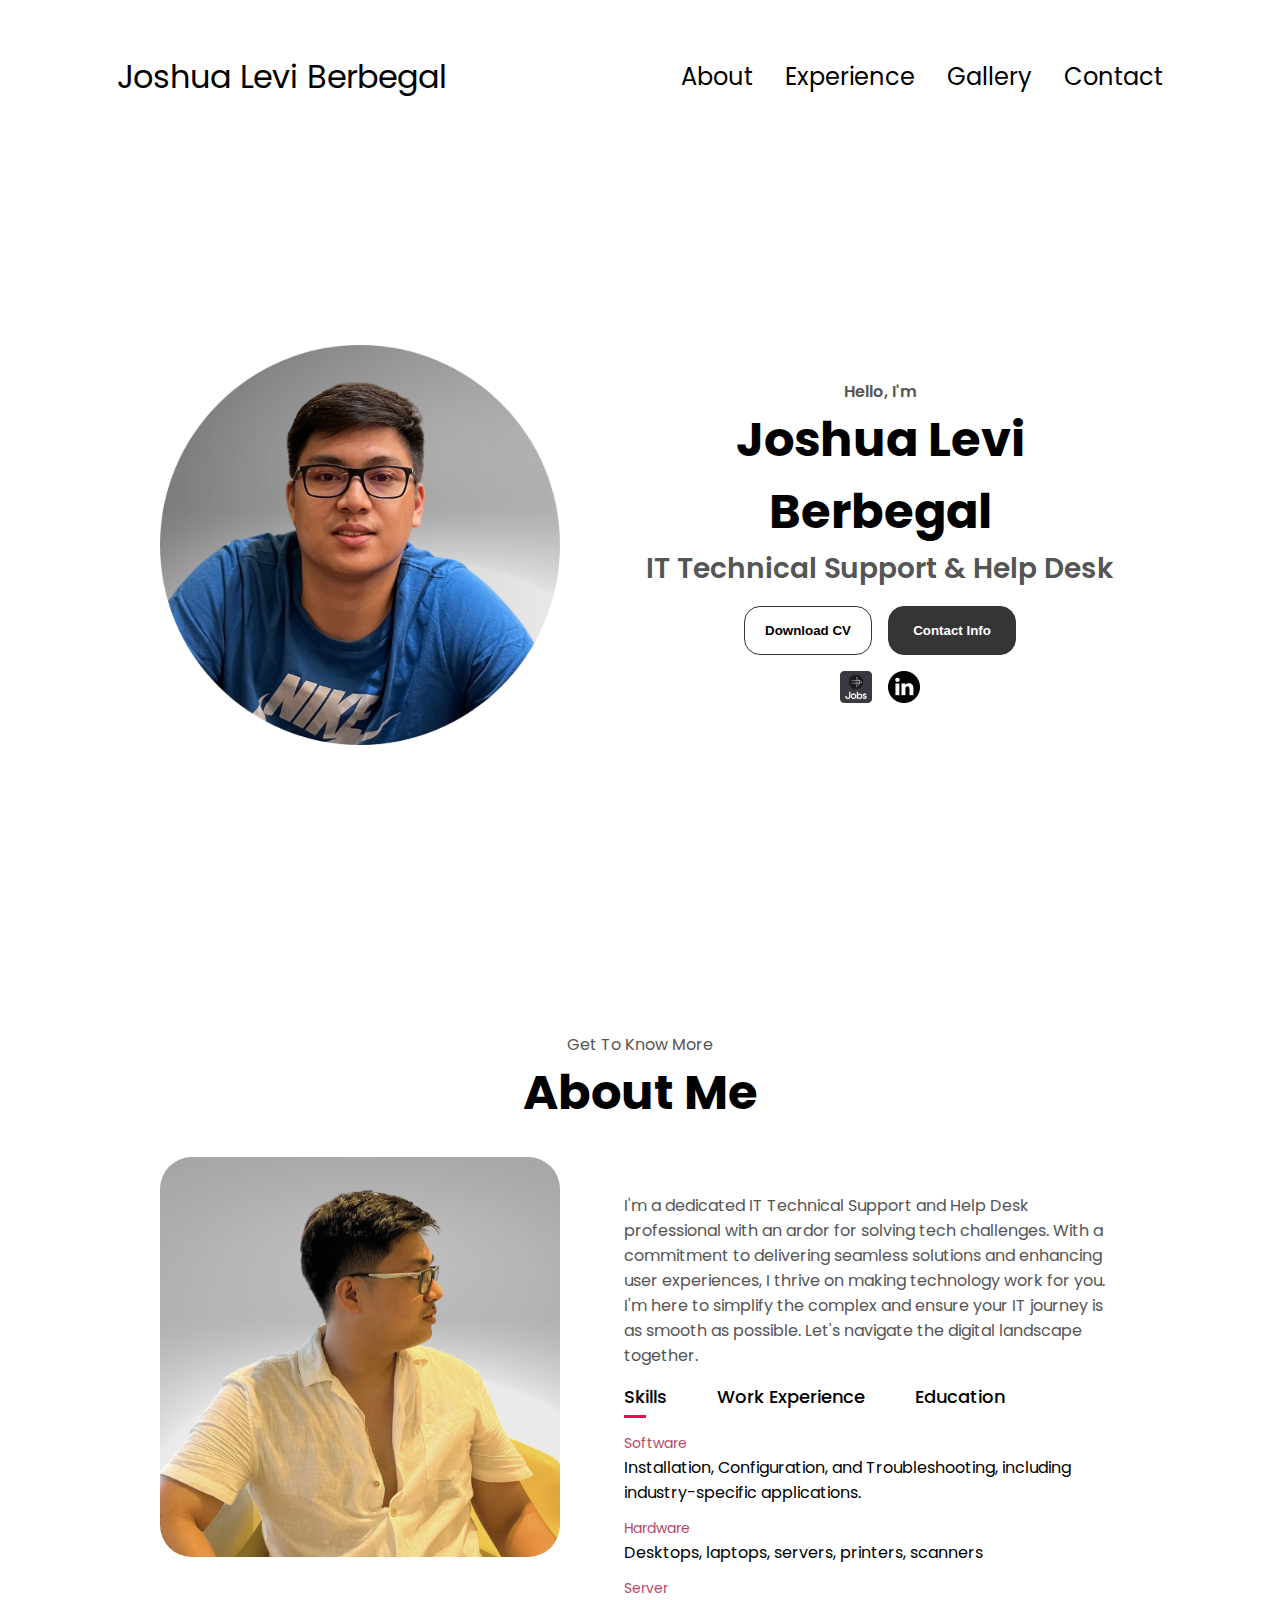
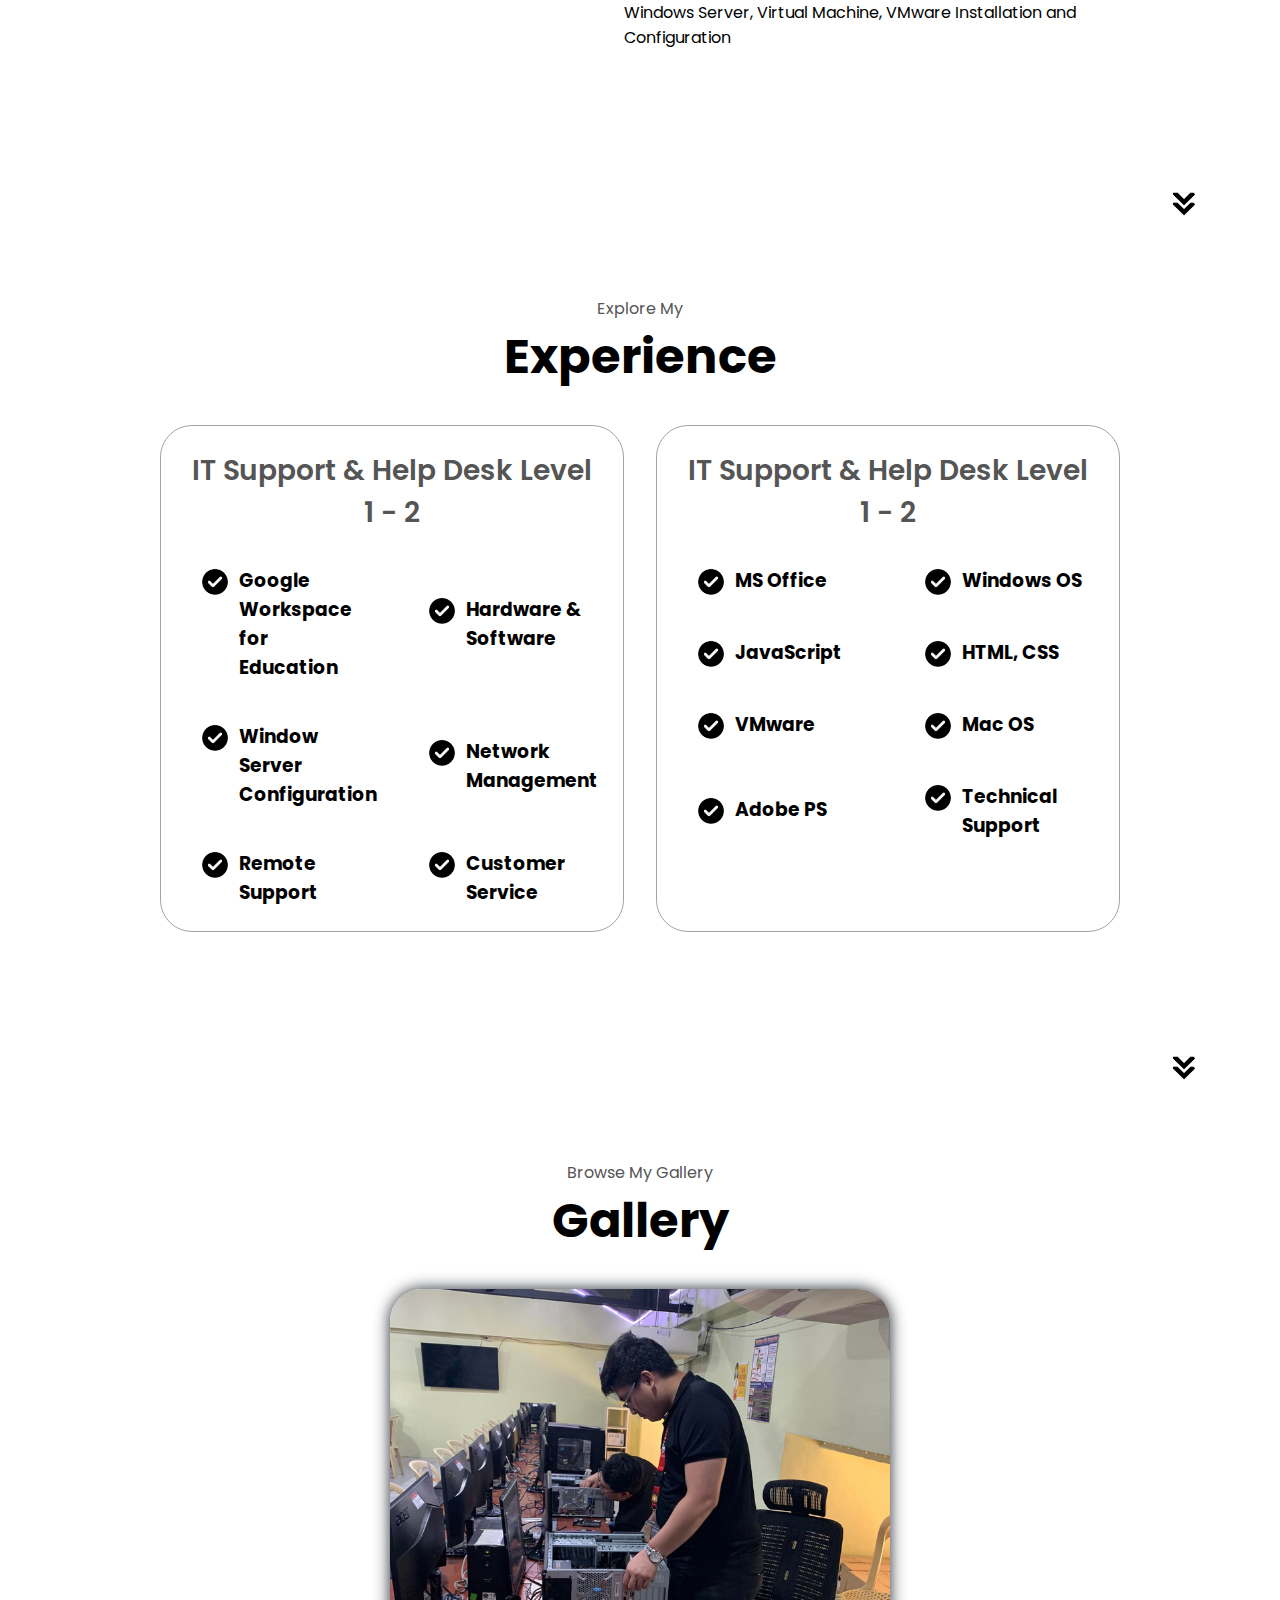
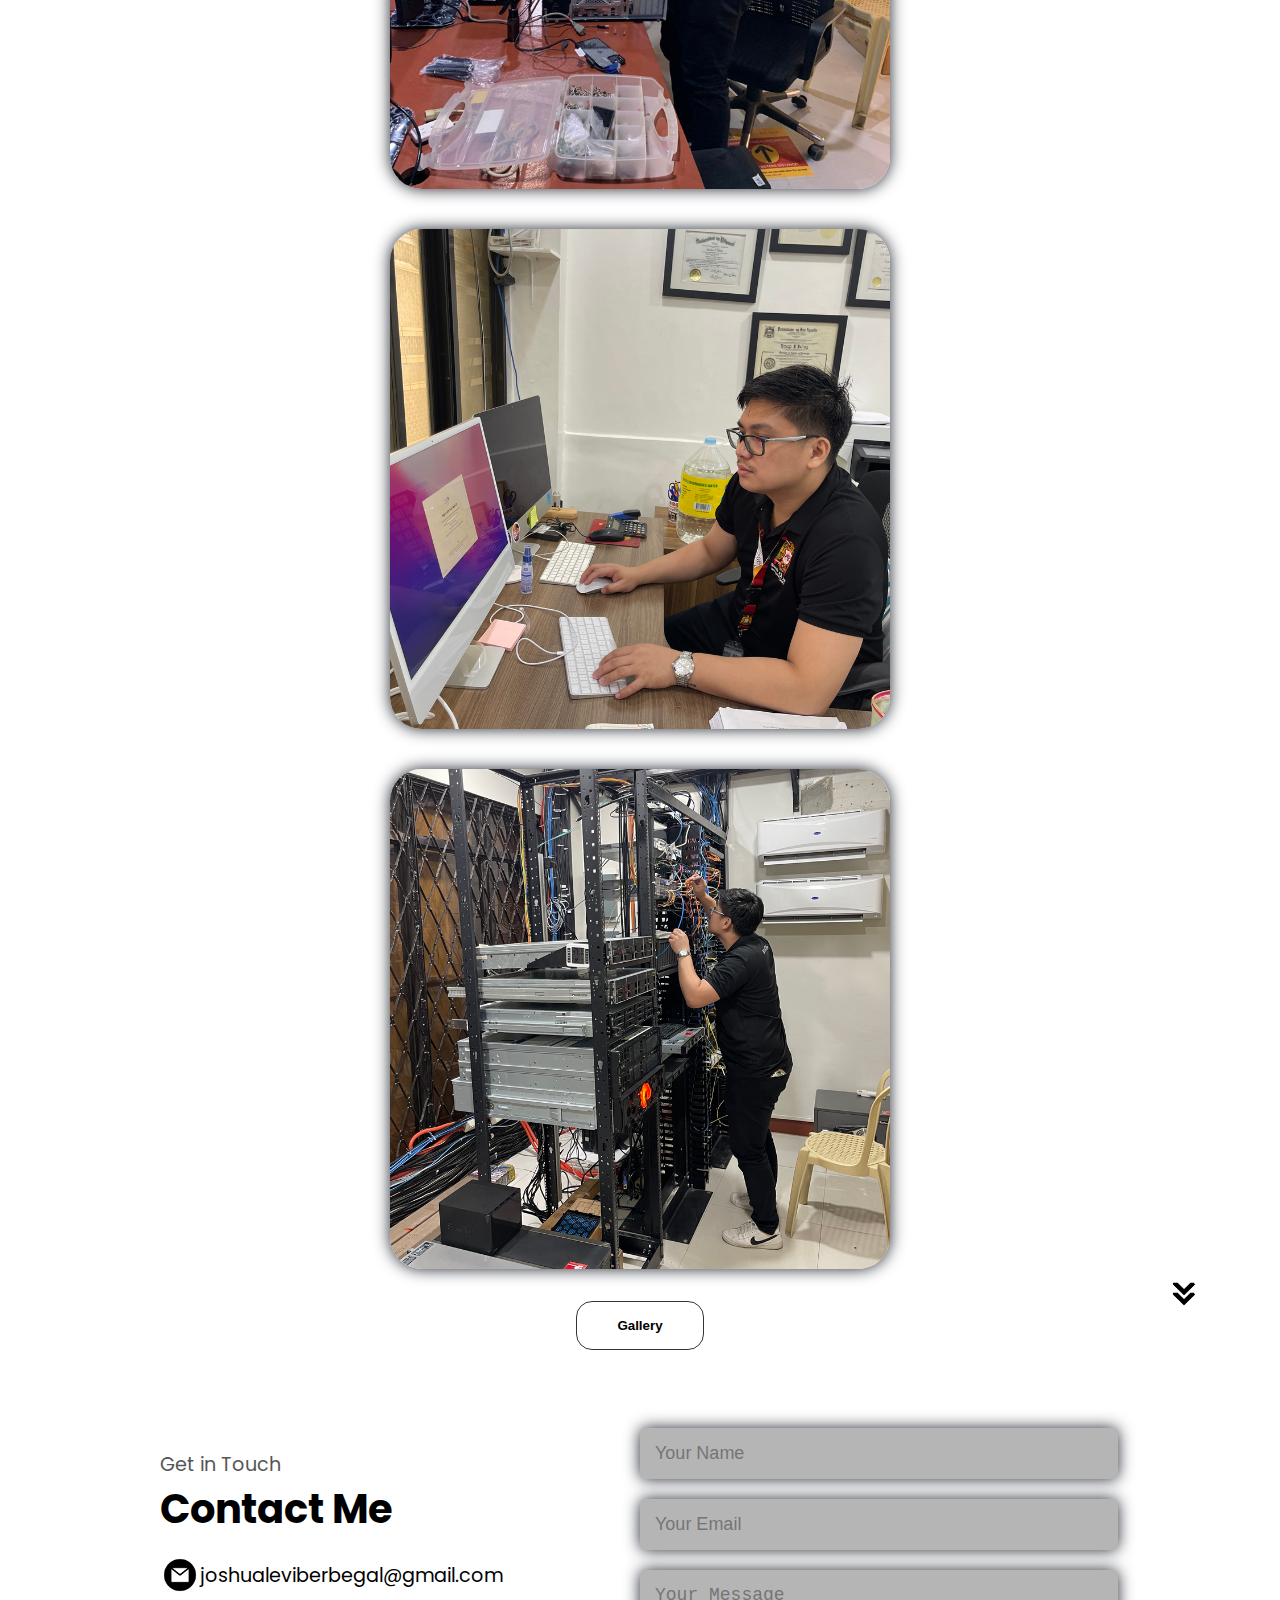
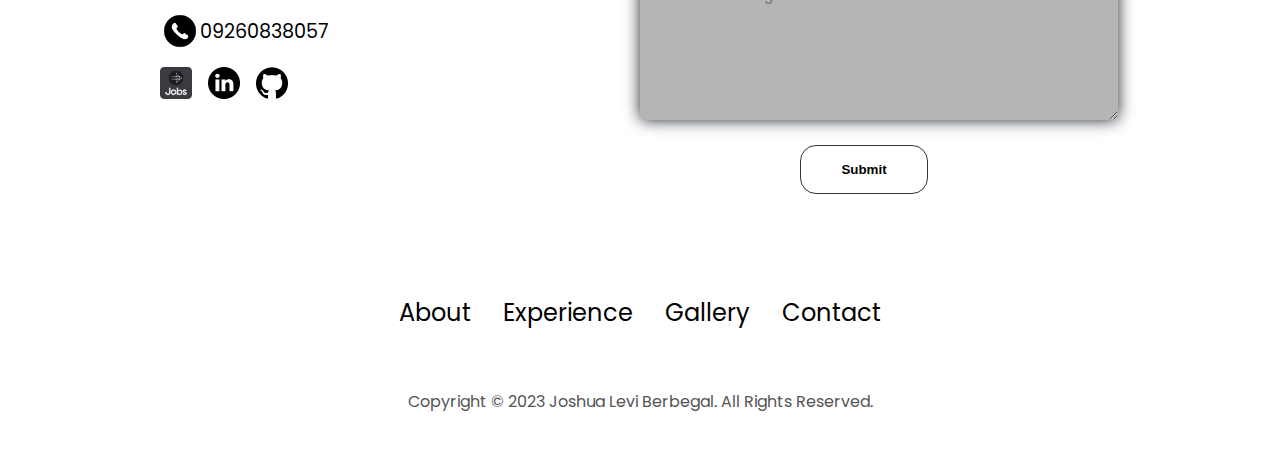
==== index.html @ 627b95d3 "My Portfolio" ====
<!DOCTYPE html>
<html lang="en">
  <head>
    <meta charset="UTF-8" />
    <meta name="viewport" content="width=device-width, initial-scale=1.0" />
    <title>My Portfolio</title>
    <link rel="stylesheet" href="style.css" />
    <link rel="stylesheet" href="mediaqueries.css" />
  </head>
  <body>
    <nav id="desktop-nav">
      <div class="logo">Joshua Levi Berbegal</div>
      <div>
        <ul class="nav-links">
          <li><a href="#about">About</a></li>
          <li><a href="#experience">Experience</a></li>
          <li><a href="#gallery">Gallery</a></li>
          <li><a href="#contact">Contact</a></li>
        </ul>
      </div>
    </nav>
    <nav id="hamburger-nav">
      <div class="logo">Joshua Levi Berbegal</div>
      <div class="hamburger-menu">
        <div class="hamburger-icon" onclick="toggleMenu()">
          <span></span>
          <span></span>
          <span></span>
        </div>
        <div class="menu-links">
          <li><a href="#about" onclick="toggleMenu()">About</a></li>
          <li><a href="#experience" onclick="toggleMenu()">Experience</a></li>
          <li><a href="#projects" onclick="toggleMenu()">Projects</a></li>
          <li><a href="#contact" onclick="toggleMenu()">Contact</a></li>
        </div>
      </div>
    </nav>
    <section id="profile">
      <div class="section__pic-container">
        <img
          src="./assets/profile-pic.png"
          alt="Joshua Levi Berbegal profile pictire"
        />
      </div>
      <div class="section__text">
        <p class="section__text__p1">Hello, I'm</p>
        <h1 class="title">Joshua Levi Berbegal</h1>
        <p class="section__text__p2">IT Technical Support & Help Desk</p>

        <div class="btn-container">
          <button
            class="btn btn-color-2"
            onclick="window.open('./assets/resume.pdf')"
          >
            Download CV
          </button>
          <button class="btn btn-color-1" onclick="location.href='./#contact'">
            Contact Info
          </button>
        </div>
        
        <div id="socials-container">

          <a href="https://www.jobstreet.com.ph/profile/joshualevi-berbegal-J8c2MN2jkT" target="_blank">
            <img
              src="./assets/jobstreet.png"
              alt="My Jobstreet profile"
              class="icon"
            />
          </a>
          <a href="http://linkedIn.com/in/joshua-levi-berbegal-50404b298/" target="_blank">
            <img
              src="./assets/linkedin.png"
              alt="My LinkedIn profile"
              class="icon"
            />
          </a>
        </div>
      </div>
    </section>

    <!-- ------------ABOUT--------------- -->

    <section id="about">
      <p class="section__text__p1">Get To Know More</p>
      <h1 class="title">About Me</h1>
      <div class="section-container">
        <div class="section__pic-container">
          <img
            src="./assets/about-pic.png"
            alt="Profile picture"
            class="about-pic"
          />
        </div>
        <div class="about-details-container">
          <div class="about-containers"></div>
          <div class="text-container">
            <p>
              I'm a dedicated IT Technical Support and Help Desk 
              professional with an ardor for solving tech challenges. 
              With a commitment to delivering seamless solutions and enhancing user experiences, 
              I thrive on making technology work for you. 
              I'm here to simplify the complex and ensure your IT journey is as 
              smooth as possible. Let's navigate the digital landscape together.
            </p>
            <div class="tab-titles">
              <p class="tab-links active-link" onclick="opentab('skills')">
                Skills
              </p>
              <p class="tab-links" onclick="opentab('work experience')">
                Work Experience
              </p>
              <p class="tab-links" onclick="opentab('education')">Education</p>
            </div>
            <div class="tab-contents active-tab" id="skills">
              <ul>
                <li><span>Software</span><br />Installation, Configuration, and Troubleshooting, including industry-specific applications.</li>
                <li><span>Hardware</span><br />Desktops, laptops, servers, printers, scanners</li>
                <li>
                  <span>Server</span><br />Windows Server, Virtual Machine, VMware Installation and Configuration
                </li>
              </ul>
            </div>
            <div class="tab-contents" id="work experience">
              <ul>
                <li>
                  <span>2020 - Present</span><br />IT Technical Assistant at
                  University of San Agustin
                </li>
                <li>
                  <span>2019 - 2020</span><br />Operations System Support Staff
                  at University of San Agustin
                </li>
                <li>
                  <span>2018 - 2019</span><br />On-the-Job Trainee (OJT) at
                  University of San Agustin
                </li>
              </ul>
            </div>
            <div class="tab-contents" id="education">
              <ul>
                <li>
                  <span>2016 - 2019</span><br />BS Information Technology at
                  University of San Agustin
                </li>
                <li>
                  <span>2013 - 2016</span><br />BS Mechanical Engineering (Undergrad) at
                  University of San Agustin
                </li>
                <li>
                  <span>2009 - 2013</span><br />Secondary at Centerphil
                  Montessori Learning Center, Inc.
                </li>
                <li>
                  <span>2003 - 2009</span><br />Primary at Cabatuan Central
                  Elementary School
                </li>
              </ul>
            </div>
          </div>
        </div>
      </div>
      <img
        src="./assets/arrow.png"
        alt="Arrow icon"
        class="icon arrow"
        onclick="location.href='./#experience'"
      />
    </section>
    <!-- ----------------------------------------EXPERIENCE----------------------------------- -->
    <section id="experience">
      <p class="section__text__p1">Explore My</p>
      <h1 class="title">Experience</h1>
      <div class="experience-details-container">
        <div class="about-containers">
          <div class="details-container">
            <h2 class="experience-sub-title">IT Support & Help Desk Level 1 - 2</h2>
            <div class="article-container">  
              <article>
                <img
                  src="./assets/checkicon.png"
                  alt="experience icon"
                  class="icon"
                />
                <div>
                  <h3>Google Workspace for Education</h3>
                  <!-- <p>Intermidiate</p> -->
                </div>
              </article>       
              <article>
                <img
                  src="./assets/checkicon.png"
                  alt="experience icon"
                  class="icon"
                />
                <div>
                  <h3>Hardware & Software</h3>
                  <!-- <p>Intermidiate</p> -->
                </div>
              </article>

              <article>
                <img
                  src="./assets/checkicon.png"
                  alt="experience icon"
                  class="icon"
                />
                <div>
                  <h3>Window Server Configuration</h3>
                  <!-- <p>Basic</p> -->
                </div>
              </article>
              <article>
                <img
                  src="./assets/checkicon.png"
                  alt="experience icon"
                  class="icon"
                />
                <div>
                  <h3>Network Management</h3>
                  <!-- <p>Basic</p> -->
                </div>
              </article>
              <article>
                <img
                  src="./assets/checkicon.png"
                  alt="experience icon"
                  class="icon"
                />
                <div>
                  <h3>Remote Support</h3>
                  <!-- <p>Basic</p> -->
                </div>
              </article>
              <article>
                <img
                  src="./assets/checkicon.png"
                  alt="experience icon"
                  class="icon"
                />
                <div>
                  <h3>Customer Service</h3>
                  <!-- <p>Basic</p> -->
                </div>
              </article>


            </div>
          </div>
          <div class="details-container">
            <h2 class="experience-sub-title">
              IT Support & Help Desk Level 1 - 2
            </h2>
            <div class="article-container">
              <article>
                <img
                  src="./assets/checkicon.png"
                  alt="experience icon"
                  class="icon"
                />
                <div>
                  <h3>MS Office</h3>
                  <!-- <p>Experienced</p> -->
                </div>
              </article>
              <article>
                <img
                  src="./assets/checkicon.png"
                  alt="experience icon"
                  class="icon"
                />
                <div>
                  <h3>Windows OS</h3>
                  <!-- <p>Beginner</p> -->
                </div>
              </article>
              <article>
                <img
                  src="./assets/checkicon.png"
                  alt="experience icon"
                  class="icon"
                />
                <div>
                  <h3>JavaScript</h3>
                  <!-- <p>Experienced</p> -->
                </div>
              </article>
              <article>
                <img
                  src="./assets/checkicon.png"
                  alt="experience icon"
                  class="icon"
                />
                <div>
                  <h3>HTML, CSS </h3>
                  <!-- <p>Intermidiate</p> -->
                </div>
              </article>
             
          </article>
              <article>
                <img
                  src="./assets/checkicon.png"
                  alt="experience icon"
                  class="icon"
                />
                <div>
                  <h3>VMware</h3>
                  <!-- <p>Intermidiate</p> -->
                </div>
              </article>
              <article>
                <img
                  src="./assets/checkicon.png"
                  alt="experience icon"
                  class="icon"
                />
                <div>
                  <h3>Mac OS</h3>
                  <!-- <p>Basic</p> -->
                </div>
              </article>
              <article>
                <img
                  src="./assets/checkicon.png"
                  alt="experience icon"
                  class="icon"
                />
                <div>
                  <h3>Adobe PS</h3>
                  <!-- <p>Basic</p> -->
                </div>
              </article>
              <article>
                <img
                  src="./assets/checkicon.png"
                  alt="experience icon"
                  class="icon"
                />
                <div>
                  <h3>Technical Support</h3>
                  <!-- <p>Basic</p> -->
                </div>
              </article>
            </div>
          </div>
        </div>
      </div>
      <img
        src="./assets/arrow.png"
        alt="Arrow icon"
        class="icon arrow"
        onclick="location.href='./#gallery'"
      />
    </section>

    <!-- ------------------GALLERY--------------------- -->
    <section class="gallery" id="gallery">
        <p class="section__text__p1">Browse My Gallery</p>
        <h1 class="title">Gallery</h1>
        <!-- --------------------------------------------------------------------------------- -->
        <div class="gallery-container">
          <div class="gallery-box">
            <img
              src="./assets/gallery1.png"
              alt="project 1"
              class="project-img"
            />
            <div class="gallery-layer">
              <h4>Hardware and Software Setup</h4>
              <p>
                Prepare the hardware and 
                software for deployment to the end user.
              </p>
              <!-- <a href="#"><i class="bx bx-link-external"></i></a> -->
            </div>
          </div>
          <div class="gallery-box">
            <img
              src="./assets/gallery2.png"
              alt="project 2"
              class="project-img"
            />
            <div class="gallery-layer">
              <h4>MAC OS</h4>
              <p>
                Set up a newly purchased iMac for end-user deployment.
              </p>
              <!-- <a href="gallery.html" target="_blank"><i class="bx bx-link-external"></i></a> -->
            </div>
          </div>
          <div class="gallery-box">
            <img
              src="./assets/gallery6.png "
              alt="project 3"
              class="project-img"
            />
            <div class="gallery-layer">
              <h4>Servers</h4>
              <p>
                Diligently conducted thorough checks and 
                inspections to ensure the system's stability and integrity.
              </p>
              <!-- <a href="#"><i class="bx bx-link-external"></i></a> -->
            </div>
          </div>
        </div>
        <img
          src="./assets/arrow.png"
          alt="Arrow icon"
          class="icon arrow"
          onclick="location.href='./#contact'"
        />
        <div class="btn-container2">
          <button
            class="btn2 btn-color-2"
            onclick="window.open('gallery.html')"
          >
            Gallery
          </button>
          </div>
      </section>

      <section id="contact">
        <div class="contact-info-container-left">
          <p class="section__text__p1">Get in Touch</p>
          <h1 class="sub-title">Contact Me</h1>
  
          <p>
            <img
              src="./assets/email.png"
              alt="Email icon"
              class="icon contact-icon email-icon"
            /><a href="mailto:joshualeviberbegal@gmail.com"
              >joshualeviberbegal@gmail.com</a
            >
          </p>
  
          <p>
            <img
              src="./assets/telephone.png"
              alt="Telephone icon"
              class="icon contact-icon telephone-icon"
            /><a> 09260838057</a>
          </p>
          <div id="socials-container">
            <a href="https://www.jobstreet.com.ph/profile/joshualevi-berbegal-J8c2MN2jkT" target="_blank">
              <img
                src="./assets/jobstreet.png"
                alt="My jobstreet profile"
                class="icon"
              />
            </a>
            <a href="http://linkedIn.com/in/joshua-levi-berbegal-50404b298/" target="_blank">
              <img
                src="./assets/linkedin.png"
                alt="My linkedin profile"
                class="icon"
              />
            </a>
            <a href="http://github.com/" target="_blank">
              <img
                src="./assets/github.png"
                alt="My github profile"
                class="icon"
              />
            </a>
          </div>
        </div>
  
        <div class="contact-info-container-right">
          <form name="contact-form">
            <input type="text" name="Name" placeholder="Your Name" required />
            <input type="text" name="Email" placeholder="Your Email" required />
            <textarea
              name="Message"
              rows="6"
              placeholder="Your Message"
            ></textarea>
            <div class="btn-container3">
            <button type="submit" class="btn btn-color-2 contact-btn">
              Submit
            </button>
            </div>
            <span id="msg"></span>
          </form>
        </div>
      </section>
  
      <footer>
        <nav>
          <div class="nav-links-container">
            <ul class="nav-links">
              <li><a href="#about">About</a></li>
              <li><a href="#experience">Experience</a></li>
              <li><a href="#gallery">Gallery</a></li>
              <li><a href="#contact">Contact</a></li>
            </ul>
          </div>
        </nav>
        <p>Copyright &#169; 2023 Joshua Levi Berbegal. All Rights Reserved.</p>
      </footer>
      <script src="script.js"></script>
    </body>
  </html>
---- style.css ----
/* GENERAl */

@import url("https://fonts.googleapis.com/css2?family=Poppins:wght@300;400;500;600&display=swap");

* {
  margin: 0;
  padding: 0;
}

:root {
  --bg-color: #1f242d;
  --second-bg-color: #323946;
  --third-bg-color: #ff004f;
  --text-color: #fff;
  --main-color: #0ef;
}

body {
  font-family: "Poppins", sans-serif;
}

html {
  scroll-behavior: smooth;
}

p {
  color: rgb(85, 85, 85);
}

/* TRANSITION */

a,
.btn {
  transition: 300ms ease;
}

/* DESKTOP NAV */

nav,
.nav-links {
  display: flex;
}

nav {
  justify-content: space-around;
  align-items: center;
  height: 17vh;
}

/* transition: 0.5s ease;
.nav-links:hover {
  transform: scale(1.1);
} */

.nav-links {
  gap: 2rem;
  list-style: none;
  font-size: 1.5rem;
}

a {
  color: black;
  text-decoration: none;
  text-decoration-color: white;
}

a:hover {
  color: gray;
  text-decoration: underline;
  text-underline-offset: 0.5rem;
  text-decoration-color: rgb(181, 181, 181);
}

.logo {
  font-size: 2rem;
}

.logo:hover {
  cursor: default;
}

/* HAMBURGER MENU */

#hamburger-nav {
  display: none;
}

.hamburger-menu {
  position: relative;
  display: inline-block;
}

.hamburger-icon {
  display: flex;
  flex-direction: column;
  justify-content: space-between;
  height: 24px;
  width: 30px;
  cursor: pointer;
}

.hamburger-icon span {
  width: 100%;
  height: 2px;
  background-color: black;
  transition: all 0.3 ease-in-out;
}
.menu-links {
  position: absolute;
  top: 100%;
  right: 0;
  background-color: white;
  width: fit-content;
  max-height: 0;
  overflow: hidden;
  transition: all 0.3 ease-in-out;
}

.menu-links a {
  display: block;
  padding: 10px;
  text-align: center;
  font-size: 1.5rem;
  color: black;
  text-decoration: none;
  transition: all 0.3 ease-in-out;
}
.menu-links li {
  list-style: none;
}

.menu-links.open {
  max-height: 300px;
}

.hamburger-icon.open span:first-child {
  transform: rotate(45deg) translate(10px, 5px);
}

.hamburger-icon.open span:nth-child(2) {
  opacity: 0;
}

.hamburger-icon.open span:last-child {
  transform: rotate(-45deg) translate(10px, -5px);
}
.hamburger-icon span:first-child {
  transform: none;
}
.hamburger-icon span:first-child {
  opacity: 1;
}
.hamburger-icon span:first-child {
  transform: none;
}

/* SECTIONS */

section {
  padding-top: 4vh;
  height: 96vh;
  margin: 0 10rem;
  box-sizing: border-box;
  min-height: fit-content;
}

.section-container {
  display: flex;
}

/* PROFILE SECTION */

#profile {
  display: flex;
  justify-content: center;
  gap: 5rem;
  height: 80vh;
}

.section__pic-container {
  display: flex;
  height: 400px;
  width: 400px;
  margin: auto 0;
  transition: 0.5s ease;
}

.section__pic-container:hover {
  transform: scale(1.1);
}

.section__text {
  align-self: center;
  text-align: center;
}

.section__text p {
  font-weight: 600;
}

.section__text__p1 {
  text-align: center;
}

.section__text__p2 {
  font-size: 1.75rem;
  margin-bottom: 1rem;
}

.title {
  font-size: 3rem;
  text-align: center;
}

#socials-container {
  display: flex;
  justify-content: center;
  margin-top: 1rem;
  gap: 1rem;
}

/* ICONS */

.icon {
  cursor: pointer;
  height: 2rem;
  transition: 0.5s ease;
}

.icon:hover {
  transform: scale(1.1);
}

/* BUTTONNS */

.btn-container {
  display: flex;
  justify-content: center;
  gap: 1rem;
}

.btn {
  font-weight: 600;
  transition: all 300ms ease;
  padding: 1rem;
  width: 8rem;
  border-radius: 1rem;
}

.btn-color-1,
.btn-color-2 {
  border: rgb(53, 53, 53) 0.1rem solid;
}

.btn-color-1:hover,
.btn-color-2:hover {
  cursor: pointer;
}
.btn-color-1,
.btn-color-2:hover {
  background: rgb(53, 53, 53);
  color: white;
}

.btn-color-1:hover {
  background: rgb(0, 0, 0);
}
.btn-color-2 {
  background: none;
}

.btn-color-2:hover {
  border: rgb(255, 255, 255) 0.1rem solid;
}

.btn-container {
  gap: 1rem;
}

/* -------------ABOUT------------- */
#about {
  position: relative;
}

.about-containers {
  gap: 2rem;
  margin-bottom: 2rem;
  margin-top: 2rem;
}

.about-details-container {
  justify-content: flex-start;
  flex-direction: column;
}
.about-containers,
.about-details-container {
  display: flex;
}

.about-pic {
  border-radius: 2rem;
}
.arrow {
  position: absolute;
  right: -5rem;
  bottom: 2.5rem;
}

.details-container {
  padding: 1.5rem;
  flex: 1;
  background: white;
  border-radius: 2rem;
  border: rgb(53, 53, 53) 0.1rem solid;
  border-color: rgb(163, 163, 163);
  text-align: center;
}
/* -----------ABOUT PIC-------------- */
.section-container {
  gap: 4rem;
  height: 55%;
}

/* ---------------------------tab-links---------------------------- */

.tab-titles {
  display: flex;
  margin: 10px 0 20px;
}

.tab-links {
  margin-top: 5px;
  margin-right: 50px;
  font-size: 18px;
  font-weight: 500;
  cursor: pointer;
  position: relative;
  display: flex;
  color: black;
  transition: 0.5s ease;
}

.tab-links:hover {
  transform: scale(1.1);
}

.tab-links::after {
  content: "";
  width: 0;
  height: 3px;
  background: #ff004f;
  position: absolute;
  left: 0;
  bottom: -8px;
  transition: 0.5s;
}

.tab-links.active-link::after {
  width: 50%;
}

.tab-contents ul li {
  list-style: none;
  margin: 10px 0;
}

.tab-contents ul li span {
  color: #b54769;
  font-size: 14px;
}

.tab-contents {
  display: none;
}

.tab-contents.active-tab {
  display: block;
}

/* EXPERIENCE SECTION */

#experience {
  position: relative;
}

.experience-sub-title {
  color: rgb(85, 85, 85);
  font-weight: 600;
  font-size: 1.75rem;
  margin-bottom: 2rem;
}

.experience-details-container {
  display: flex;
  justify-content: center;
  flex-direction: column;
}

.article-container {
  display: flex;
  text-align: initial;
  flex-wrap: wrap;
  flex-direction: row;
  gap: 2.5rem;
  justify-content: space-around;
  align-items: center;
}

article {
  display: flex;
  width: 10rem;
  justify-content: normal;
  gap: 0.5rem;
}

article .icon {
  cursor: default;
}

/* -----------------GALLERY---------------- */
#gallery {
  position: relative;
}

.gallery-container {
  display: grid;
  grid-template-columns: repeat(3, 1fr);
  align-items: center;
  gap: 2.5rem;
  margin-top: 2rem;
}

.gallery-container .gallery-box {
  position: relative;
  border-radius: 2rem;
  box-shadow: 0 0 1rem var(--bg-color);
  overflow: hidden;
  display: flex;
}

.gallery-box img {
  width: 100%;
  transition: 0.5s ease;
}

.gallery-box:hover img {
  transform: scale(1.1);
}

.gallery-box .gallery-layer {
  position: absolute;
  bottom: 0;
  left: 0;
  width: 100%;
  height: 100%;
  background: linear-gradient(rgba(0, 0, 0, 0.1), var(--second-bg-color));
  display: flex;
  justify-content: center;
  align-items: center;
  flex-direction: column;
  text-align: center;
  /* padding: 0 4rem; */
  transform: translateY(100%);
  transition: 0.5s ease;
}

.gallery-box:hover .gallery-layer {
  transform: translateY(0);
}

.gallery-box .gallery-layer:hover {
  transform: translateY(100%);
  transition: 0.5s ease;
}

.gallery-layer h4 {
  font-size: 2rem;
  color: var(--text-color);
}

.gallery-layer p {
  font-size: 1.3rem;
  margin: 1rem;
  color: var(--text-color);
}

.gallery-layer a {
  display: inline-flex;
  justify-content: center;
  align-items: center;
  width: 5rem;
  height: 5rem;
  background: var(--text-color);
  border-radius: 50%;
}

.gallery-layer a i {
  font-size: 2rem;
  color: var(--second-bg-color);
}

.btn-container2 {
  display: flex;
  justify-content: center;
  margin-top: 2rem;
}

.btn2 {
  font-weight: 600;
  transition: all 300ms ease;
  padding: 1rem;
  width: 8rem;
  border-radius: 1rem;
}

/* .gallery-icon {
  cursor: pointer;
  position: relative;
  display: flex;
  width: 0.5rem;
  height: 0.5rem;
} */

/*--------------------------CONTACT PAGE----------------------------------*/

#contact {
  display: flex;
  justify-content: center;
  flex-direction: row;
  height: 73vh;
}

.sub-title {
  font-size: 2.5rem;
  text-align: center;
}

.contact-info-upper-container-left {
  flex-direction: row;
  justify-content: center;
  border-radius: 2rem;
  border: rgb(53, 53, 53) 0.1rem solid;
  border-color: rgb(163, 163, 163);
  background: (250, 250, 250);
  margin: 2rem auto;
  margin-top: 3rem;
  padding: 0.5rem;
}

.contact-info-upper-container-right {
  display: flex;
  justify-content: center;
  border-radius: 2rem;
  border: rgb(53, 53, 53) 0.1rem solid;
  border-color: rgb(163, 163, 163);
  background: (250, 250, 250);
  margin: 2rem auto;
  padding: 0.5rem;
}

.contact-info-container-left {
  flex-basis: 50%;
  display: row;
  align-items: center;
  justify-content: center;
  justify-items: start;
  margin-top: 3rem;
}

.contact-info-container-right {
  flex-basis: 50%;
  display: flex;
  align-items: center;
  justify-content: center;
  gap: 0.5rem;
  margin: 2rem;
}

.contact-info-container-left p {
  font-size: larger;
  display: flex;
  flex-wrap: nowrap;
  flex-direction: row;

  align-content: center;
  align-items: center;
  margin-top: 1rem;
}

.contact-info-container-left p.section__text__p1 {
  font-size: larger;
  display: grid;
}

.email-icon {
  height: 2.5rem;
}

.telephone-icon {
  height: 2.5rem;
}
.contact-info-upper-container-right form {
  width: 100%;
}

form input,
form textarea {
  width: 100%;
  border: 0;
  outline: none;
  background: #b5b5b5;
  padding: 15px;
  margin: 10px 0;
  color: #4b4949;
  font-size: 18px;
  border-radius: 6px;
  box-shadow: 0 0 1rem var(--bg-color);
  transition: 0.5s ease;
}

form textarea:hover {
  transform: scale(1.1);
}

form input:hover {
  transform: scale(1.1);
}

.btn-container3 {
  display: flex;
  justify-content: center;
  margin-top: 0.5rem;
}

/* FOOTER SECTION */

footer {
  height: 26vh;
  margin: 0 1rem;
}

footer p {
  text-align: center;
}

#msg {
  color: #b54769;
  margin-top: 10px;
  display: flex;
  justify-content: center;
}
---- mediaqueries.css ----
@media screen and (max-width: 1400px) {
  #profile {
    height: 83vh;
    margin-bottom: 6rem;
  }
  .about-containers {
    flex-wrap: wrap;
  }
  #contact,
  #projects {
    height: fit-content;
  }

  /* -------------------------Gallery------------------- */
  .gallery-container {
    display: flex;
    justify-content: center;
    flex-direction: column;
  }
  .gallery-box .gallery-layer {
    display: block;
  }
}

@media screen and (max-width: 1200px) {
  #desktop-nav {
    display: none;
  }
  #hamburger-nav {
    display: flex;
  }
  #experience,
  .experience-details-container {
    margin-top: 2rem;
  }
  #profile,
  .section-container {
    display: block;
  }

  #gallery,
  .gallery-section {
    display: block;
  }

  .gallery-box .gallery-layer {
    transform: translateY(100%);
    transition: 0.5s ease;
  }

  .gallery-box:hover .gallery-layer {
    transform: translateY(0);
  }

  .gallery-box .gallery-layer:hover {
    transform: translateY(100%);
    transition: 0.5s ease;
  }

  .box .caption {
    transform: translateY(100%);
    transition: 0.5s ease;
  }

  .box:hover .caption {
    transform: translateY(0);
  }

  .box .caption:hover {
    transform: translateY(100%);
    transition: 0.5s ease;
  }

  body {
    padding: 5px;
  }

  .box {
    display: block;
    margin-block: 2rem;
  }

  .arrow {
    display: none;
  }
  section,
  .section-container {
    height: fit-content;
  }
  section {
    margin: 0 5%;
  }
  .section__pic-container {
    width: 275px;
    height: 275px;
    margin: 0 auto 2rem;
  }
  .about-containers {
    margin-top: 0;
  }
  .gallery-box .gallery-layer {
    display: block;
  }

  .gallery-box {
    width: 275px;
    height: 275px;
  }

  .gallery-layer {
    display: block;
  }

  .gallery-layer h4 {
    font-size: 1.5rem;
    margin-top: 2rem;
  }
  .gallery-layer p {
    font-size: 1rem;
  }
  .btn-container3 {
    display: flex;
    justify-content: center;
    margin-top: 0.5rem;
    margin-left: 1.5rem;
  }
}

@media screen and (max-width: 600px) {
  #contact,
  footer {
    display: inline;
  }
  #profile {
    height: 83vh;
    margin-bottom: 0;
  }
  article {
    font-size: 1rem;
  }

  #socials-container {
    margin-top: 2rem;
  }

  footer nav {
    height: fit-content;
    margin-bottom: 2rem;
  }

  .about-containers,
  .contact-info-upper-container,
  .btn-container {
    flex-wrap: wrap;
  }
  .contact-info-container {
    margin: 0;
  }
  .contact-info-container p,
  .nav-links li a {
    font-size: 1rem;
  }
  .experience-sub-title {
    font-size: 1.25rem;
  }
  .logo {
    font-size: 1.5rem;
  }
  .nav-links {
    flex-direction: column;
    gap: 0.5rem;
    text-align: center;
  }
  .section__pic-container {
    width: auto;
    height: 46vw;
    justify-content: center;
  }
  .section__text__p2 {
    font-size: 1.25rem;
  }
  .title {
    font-size: 2rem;
  }
  .text-container {
    text-align: justify;
  }

  .contact-info-container-right {
    margin-top: 2rem;
    width: 75%;
    align-items: center;
  }

  .gallery-container {
    grid-template-columns: 0.5fr;
    width: auto;
    justify-content: center;
  }
  .gallery-box .gallery-layer {
    display: block;
  }

  /* .btn.btn-color2.contact-btn {
      align-items: center;
    } */
}

@media screen and (max-width: 320px) {
  .gallery-layer {
    display: block;
  }
  .gallery-layer h4 {
    font-size: 1rem;
  }
  .gallery-layer p {
    font-size: 0.5rem;
  }

  .gallery-box .gallery-layer {
    transform: translateY(100%);
    transition: 0.5s ease;
  }

  .gallery-box:hover .gallery-layer {
    transform: translateY(0);
  }

  .gallery-box .gallery-layer:hover {
    transform: translateY(100%);
    transition: 0.5s ease;
  }

  .box .caption {
    transform: translateY(100%);
    transition: 0.5s ease;
  }

  .box:hover .caption {
    transform: translateY(0);
  }

  .box .caption:hover {
    transform: translateY(100%);
    transition: 0.5s ease;
  }
}
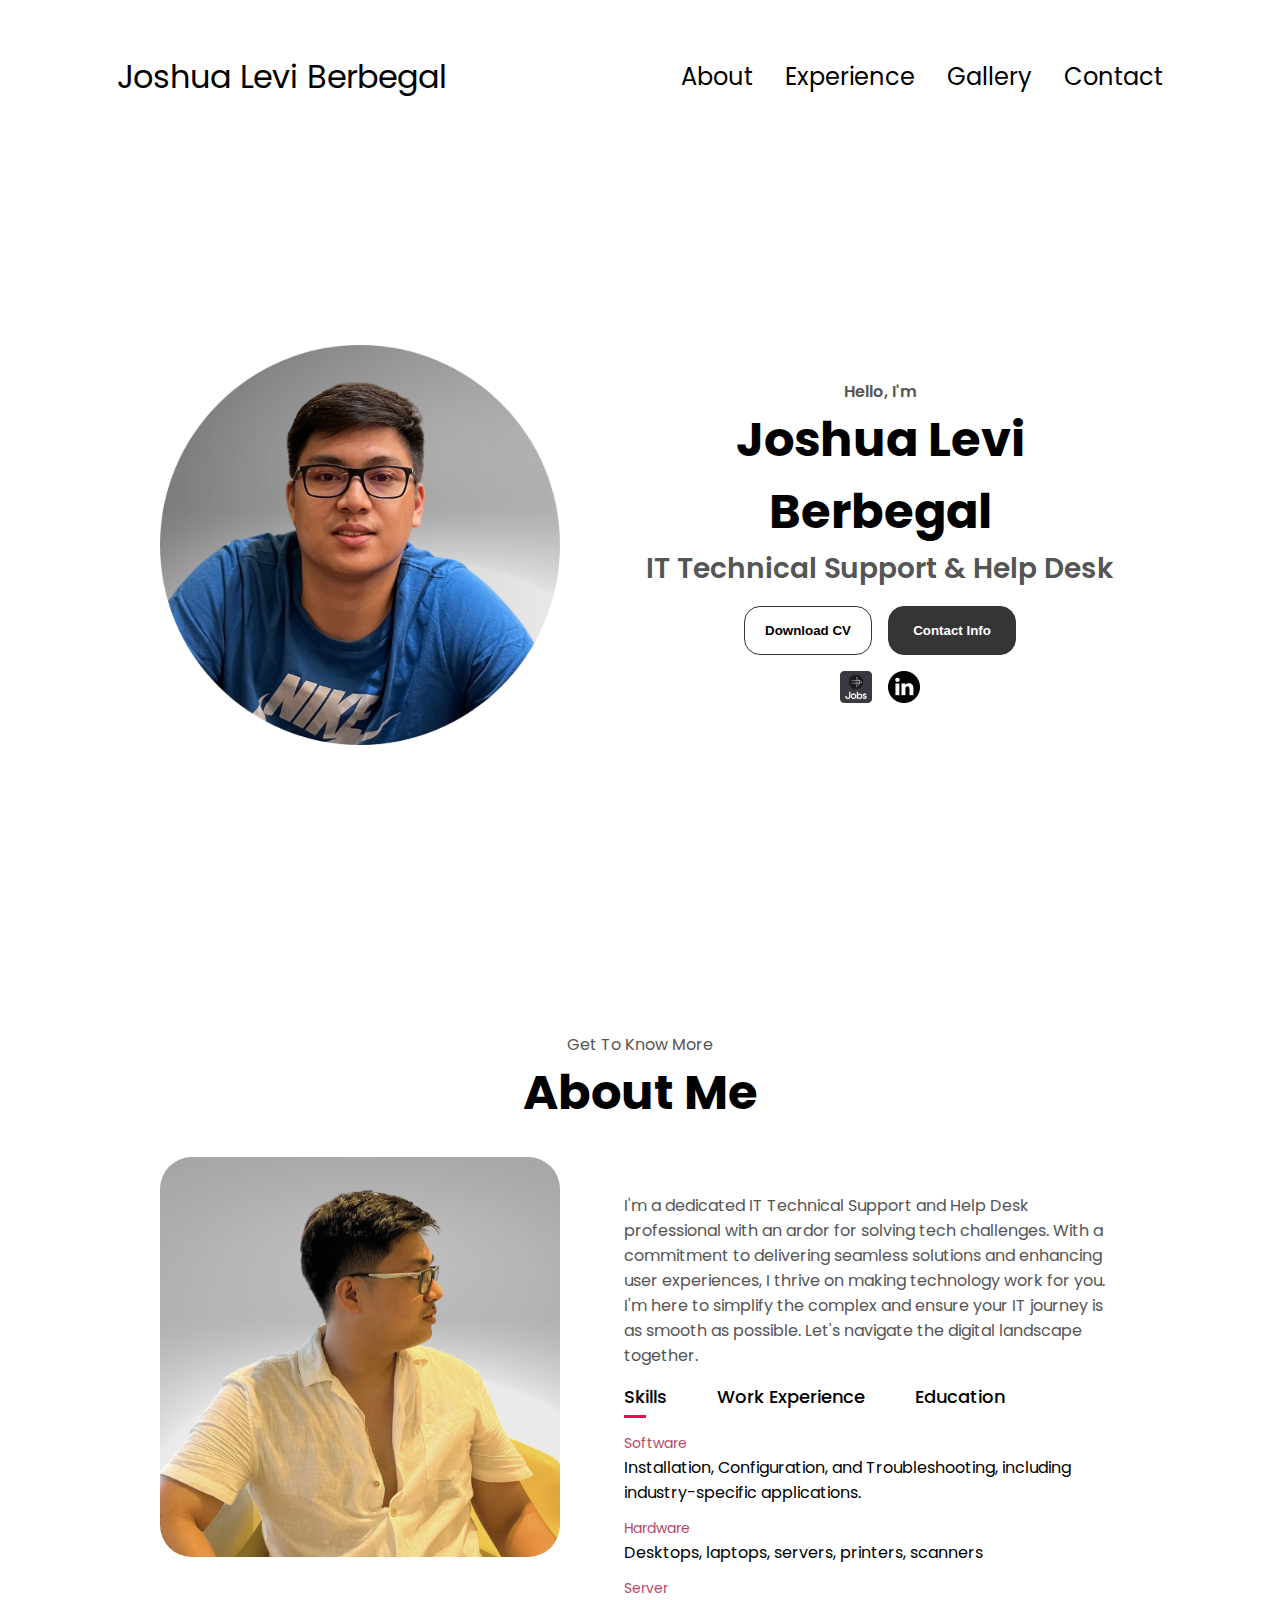
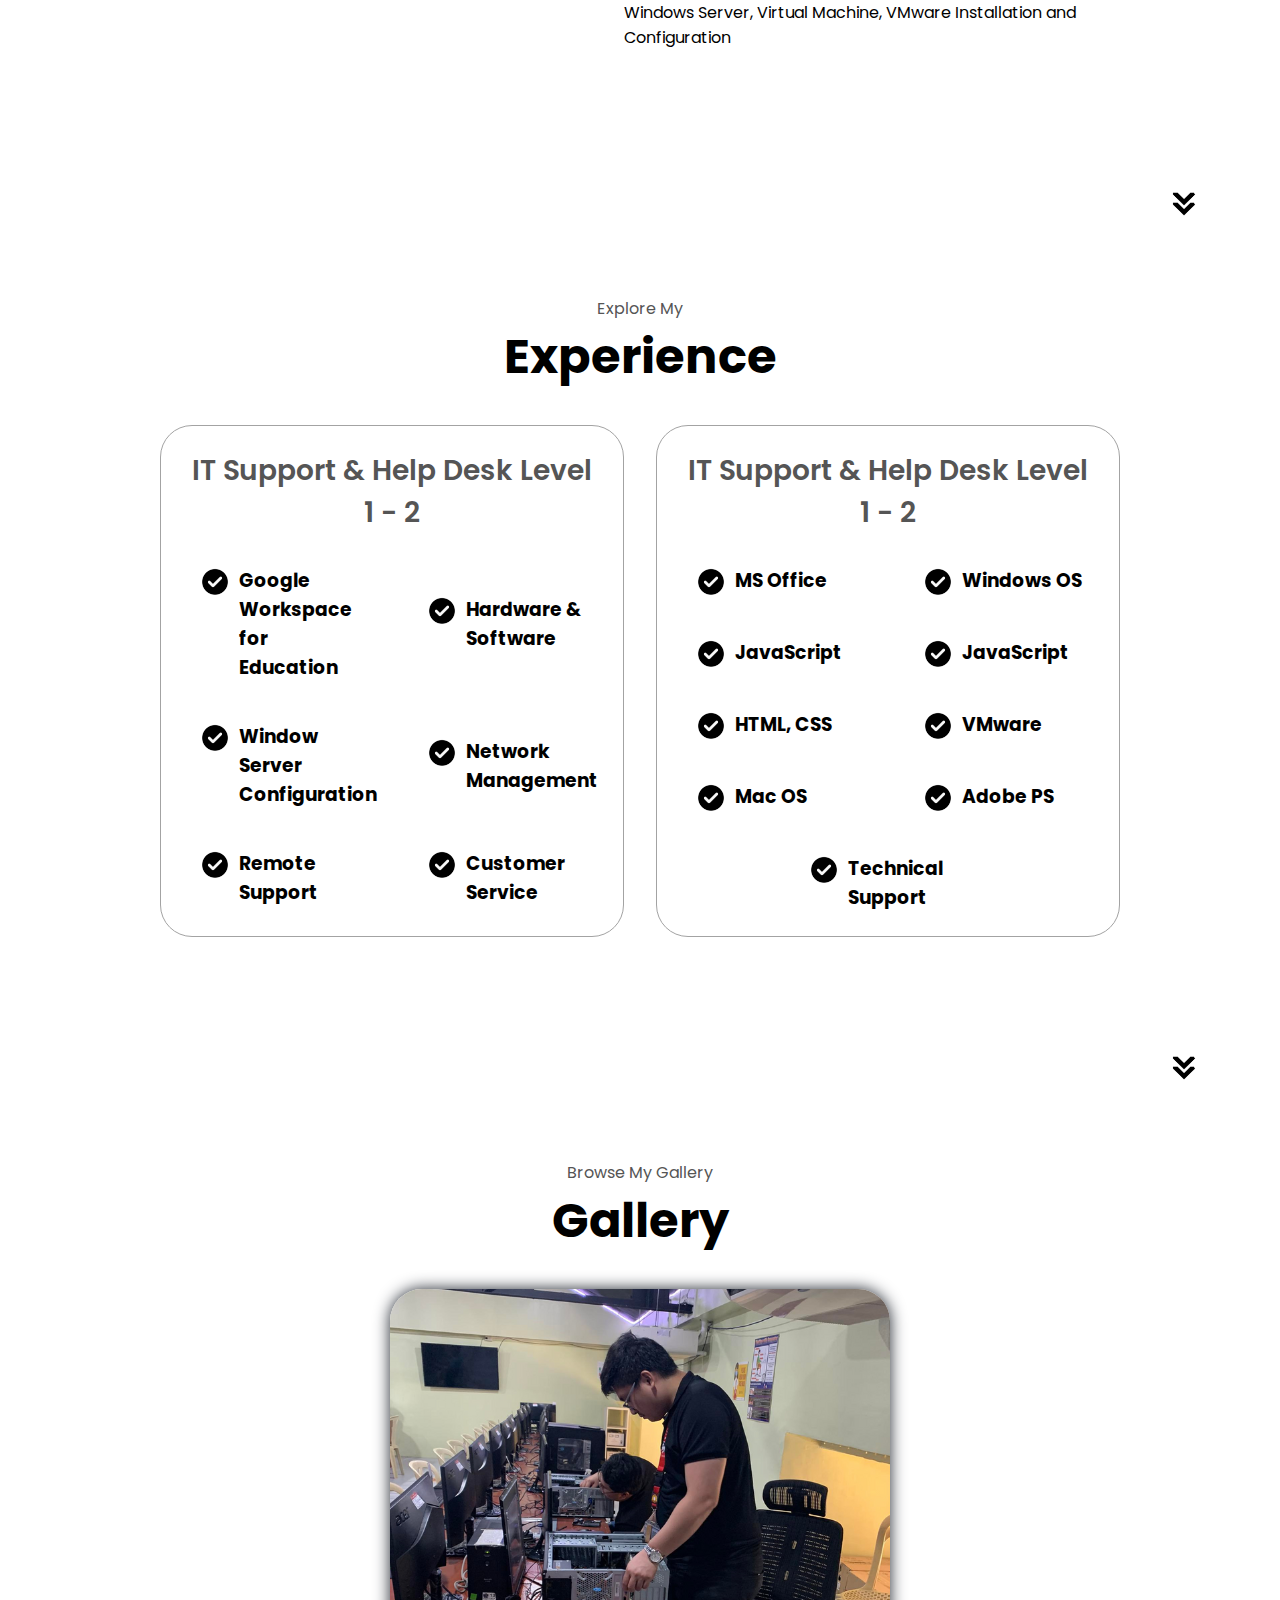
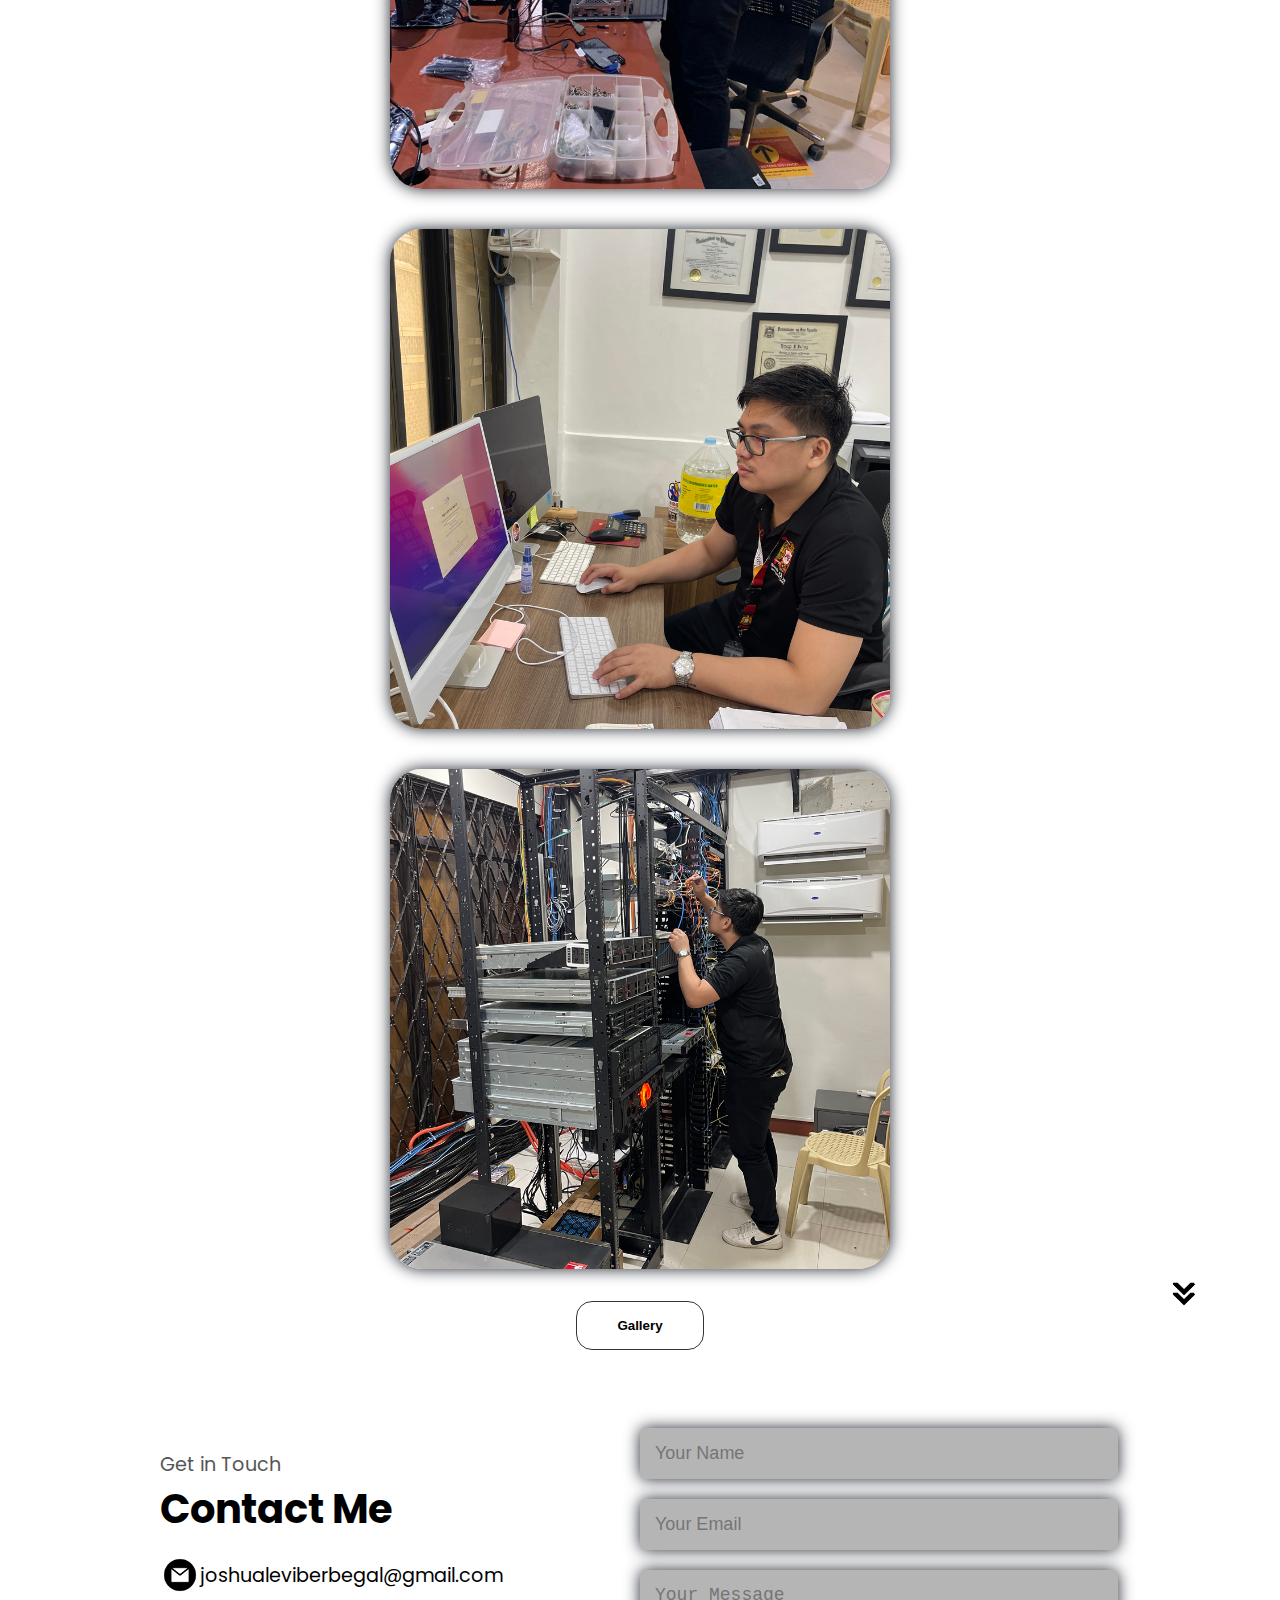
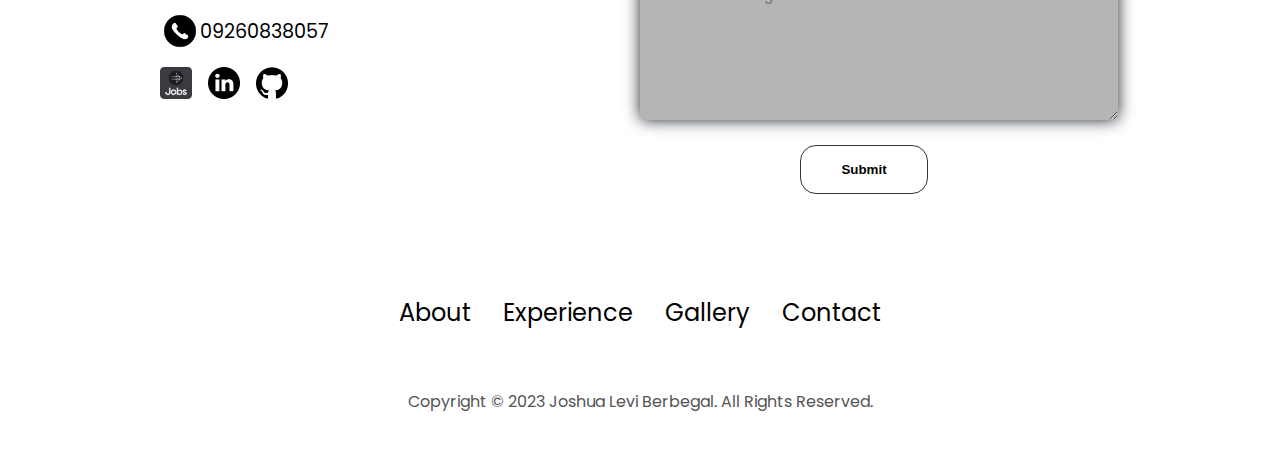
==== commit c2f35002: "Minor update" ====
--- a/index.html
+++ b/index.html
@@ -292,6 +292,17 @@
                   class="icon"
                 />
                 <div>
+                  <h3>JavaScript</h3>
+                  <!-- <p>Experienced</p> -->
+                </div>
+              </article>
+              <article>
+                <img
+                  src="./assets/checkicon.png"
+                  alt="experience icon"
+                  class="icon"
+                />
+                <div>
                   <h3>HTML, CSS </h3>
                   <!-- <p>Intermidiate</p> -->
                 </div>
